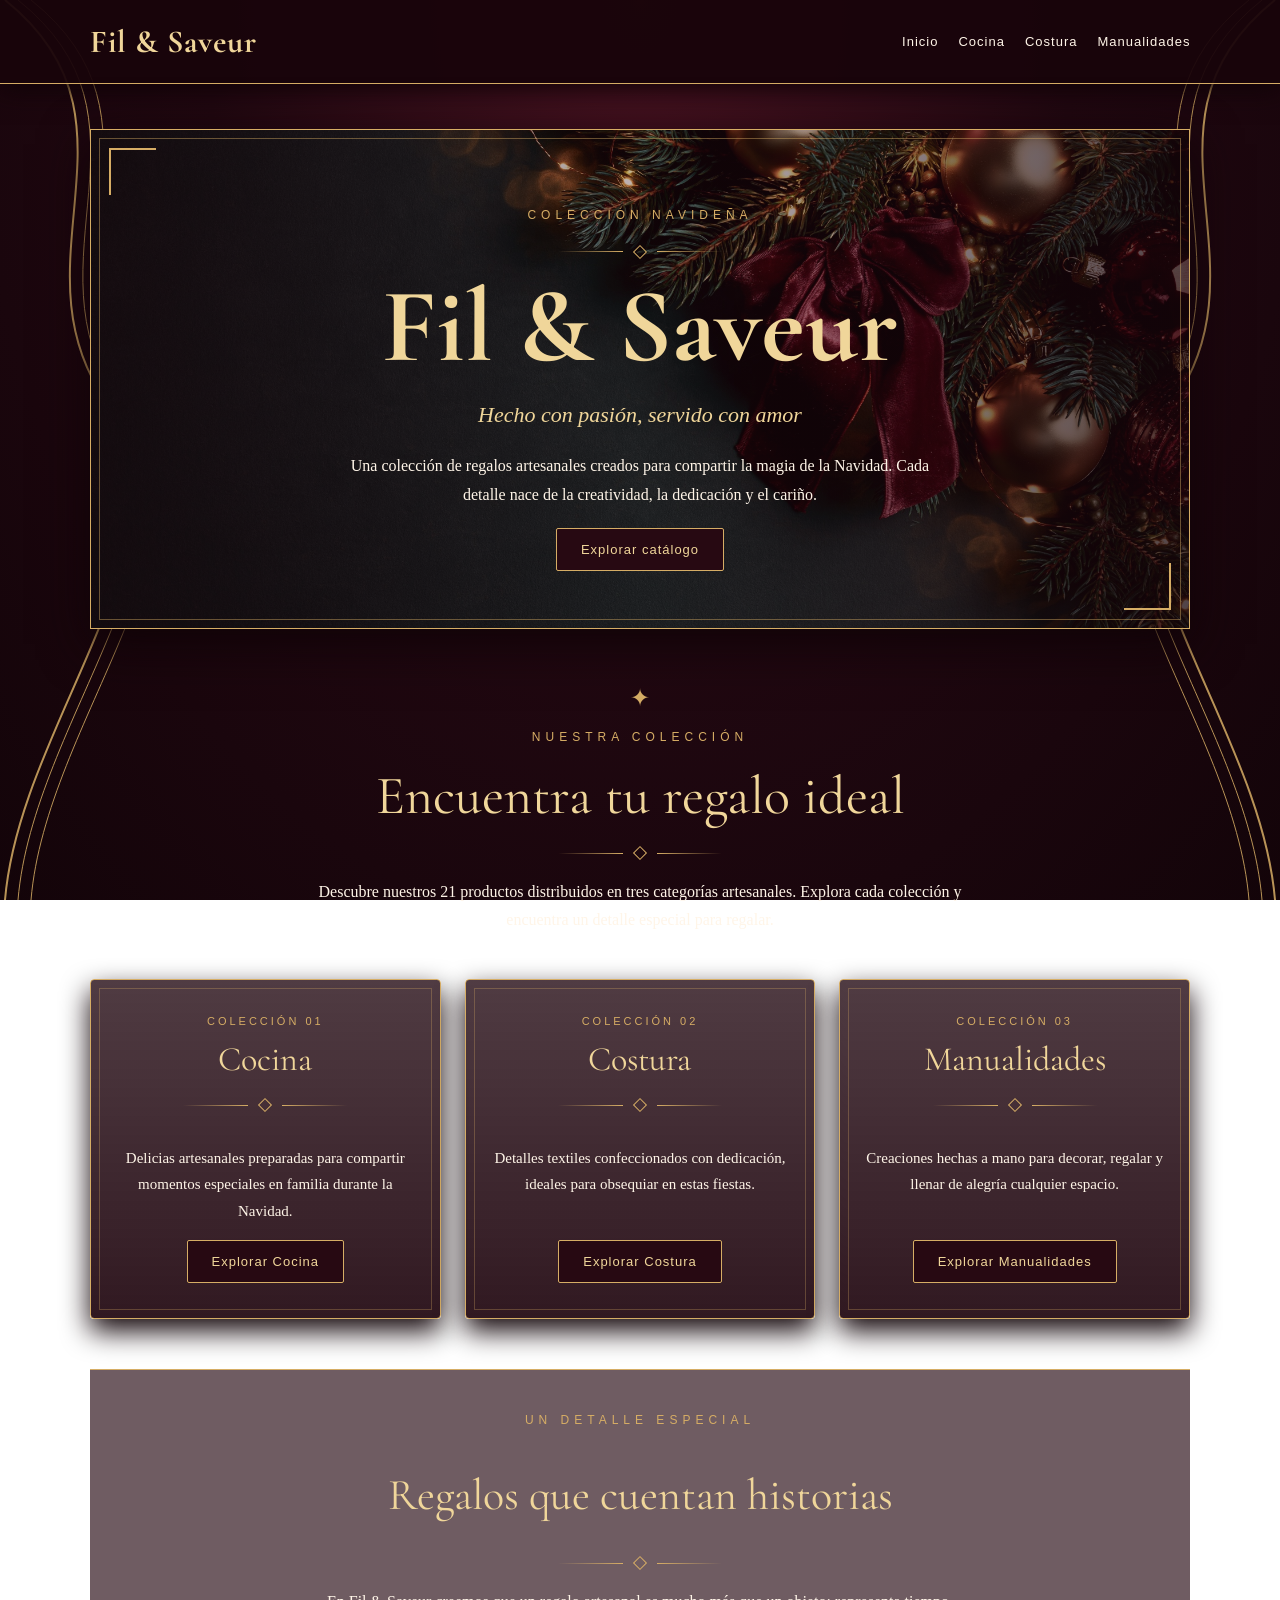
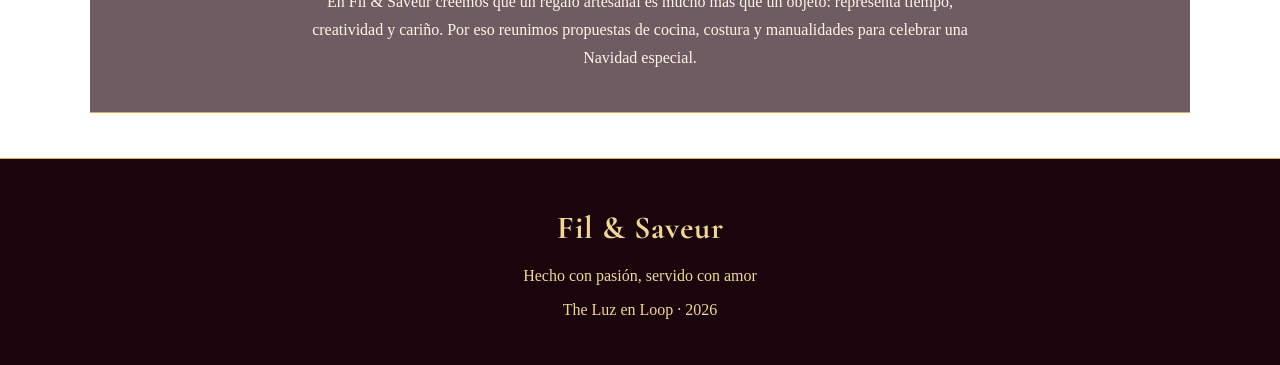
==== index.html @ 2e354c7a "Update index.html" ====
<!DOCTYPE html>
<html lang="es">
<head>
  <meta charset="UTF-8">
  <meta name="viewport" content="width=device-width, initial-scale=1.0">
  <meta name="description" content="Catálogo navideño artesanal de Fil & Saveur.">
  <title>Fil & Saveur | Catálogo navideño</title>

  <link rel="stylesheet" href="estilos.css">

  <style>
    :root {
      --vino: #19050b;
      --borgoña: #360b17;
      --dorado: #d6ad65;
      --oro-claro: #f0d69a;
      --crema: #fff5e8;
    }

    * {
      box-sizing: border-box;
    }

    body {
      margin: 0;
      min-height: 100vh;
      color: var(--crema);
      font-family: Georgia, serif;
      background:
        radial-gradient(ellipse at 50% 0%, #4a1322, #210811 48%, #130409 100%);
      background-attachment: fixed;
    }

    /* Curvas doradas de los laterales */
    body::before,
    body::after {
      content: "";
      position: fixed;
      top: 0;
      bottom: 0;
      width: 150px;
      pointer-events: none;
      z-index: 0;
      opacity: .85;
      background-repeat: no-repeat;
      background-size: 100% 100%;
      background-image: url("data:image/svg+xml,%3Csvg xmlns='http://www.w3.org/2000/svg' viewBox='0 0 150 900' preserveAspectRatio='none'%3E%3Cg fill='none' stroke='%23d6ad65'%3E%3Cpath stroke-width='2' d='M5 0 C155 120 10 260 105 400 S20 720 5 900'/%3E%3Cpath stroke-width='1' d='M18 0 C168 120 23 260 118 400 S33 720 18 900'/%3E%3Cpath stroke-width='1' d='M31 0 C181 120 36 260 131 400 S46 720 31 900'/%3E%3C/g%3E%3C/svg%3E");
    }

    body::before {
      left: 0;
    }

    body::after {
      right: 0;
      transform: scaleX(-1);
    }

    header, main, footer {
      position: relative;
      z-index: 1;
    }

    header {
      display: flex;
      justify-content: space-between;
      align-items: center;
      flex-wrap: wrap;
      gap: 18px;
      padding: 22px 7%;
      background: #19050bf2;
      border-bottom: 1px solid var(--dorado);
      box-shadow: 0 5px 24px #100307;
    }

    .marca {
      color: var(--oro-claro);
      font-size: 32px;
      font-weight: bold;
      letter-spacing: 1px;
      text-decoration: none;
    }

    nav {
      display: flex;
      flex-wrap: wrap;
      gap: 20px;
    }

    nav a {
      color: var(--crema);
      text-decoration: none;
      font-family: Arial, sans-serif;
      font-size: 13px;
      letter-spacing: 1px;
    }

    nav a:hover {
      color: var(--oro-claro);
    }

    main {
      width: min(1100px, 88%);
      margin: auto;
      padding: 45px 0;
    }

    /* Portada */
.hero {
  position: relative;
  min-height: 500px;
  display: grid;
  place-items: center;
  text-align: center;
  padding: 55px 30px;
  border: 1px solid var(--dorado);
  outline: 1px solid #d6ad6570;
  outline-offset: -10px;

  background:
    linear-gradient(
      90deg,
      rgba(24, 5, 11, 0.75) 0%,
      rgba(50, 11, 22, 0.30) 50%,
      rgba(24, 5, 11, 0.75) 100%
    ),
    url("fondo-navidad.jpg") center center / cover no-repeat;

  box-shadow: 0 15px 45px #100307;
}

    .hero::before,
    .hero::after {
      content: "";
      position: absolute;
      width: 45px;
      height: 45px;
      border-color: var(--dorado);
      border-style: solid;
      pointer-events: none;
    }

    .hero::before {
      top: 18px;
      left: 18px;
      border-width: 2px 0 0 2px;
    }

    .hero::after {
      bottom: 18px;
      right: 18px;
      border-width: 0 2px 2px 0;
    }

    .hero-contenido {
      max-width: 680px;
    }

    .etiqueta {
      font-family: Arial, sans-serif;
      font-size: 12px;
      letter-spacing: 5px;
      color: var(--dorado);
    }

    h1, h2, h3 {
      font-weight: normal;
      color: var(--oro-claro);
    }

    h1 {
      margin: 15px 0;
      font-size: clamp(58px, 9vw, 105px);
      line-height: .95;
    }

    .slogan {
      font-size: 22px;
      font-style: italic;
      color: var(--oro-claro);
    }

    p {
      line-height: 1.75;
    }

    .hero p {
      margin: 18px auto;
    }

    /* Adorno central */
    .adorno {
      display: flex;
      align-items: center;
      justify-content: center;
      gap: 12px;
      margin: 20px auto;
      color: var(--dorado);
    }

    .adorno::before,
    .adorno::after {
      content: "";
      width: 65px;
      height: 1px;
      background: linear-gradient(90deg, transparent, var(--dorado));
    }

    .adorno::after {
      transform: rotate(180deg);
    }

    .adorno span {
      width: 10px;
      height: 10px;
      border: 1px solid var(--dorado);
      transform: rotate(45deg);
    }

    .boton,
    .categoria a {
      display: inline-block;
      padding: 13px 24px;
      border: 1px solid var(--dorado);
      background: #270912;
      color: var(--oro-claro);
      text-decoration: none;
      font-family: Arial, sans-serif;
      font-size: 13px;
      letter-spacing: 1px;
      transition: background .25s, color .25s;
    }

    .boton:hover,
    .categoria a:hover {
      background: var(--dorado);
      color: var(--vino);
    }

    .seccion {
      text-align: center;
      padding: 55px 20px 30px;
    }

    .seccion h2 {
      margin: 8px 0;
      font-size: clamp(34px, 5vw, 54px);
    }

    .seccion p {
      max-width: 700px;
      margin: 15px auto;
    }

    .categorias {
      display: grid;
      grid-template-columns: repeat(3, minmax(0, 1fr));
      gap: 24px;
    }

    .categoria {
      position: relative;
      min-height: 340px;
      display: flex;
      flex-direction: column;
      align-items: center;
      text-align: center;
      padding: 35px 24px;
      border: 1px solid var(--dorado);
      background-color: #310b16;
      box-shadow: 0 12px 28px #100307;
      transition: transform .25s;
    }

    .categoria:hover {
      transform: translateY(-5px);
    }

    .categoria::before {
      content: "";
      position: absolute;
      inset: 8px;
      border: 1px solid #d6ad654d;
      pointer-events: none;
    }

    .categoria.cocina {
      background:
        linear-gradient(#210710c9, #210710ed),
        url("imagenes/cocina.jpg") center/cover;
    }

    .categoria.costura {
      background:
        linear-gradient(#210710c9, #210710ed),
        url("imagenes/costura.jpg") center/cover;
    }

    .categoria.manualidades {
      background:
        linear-gradient(#210710c9, #210710ed),
        url("imagenes/manualidades.jpg") center/cover;
    }

    .numero {
      color: var(--dorado);
      font-family: Arial, sans-serif;
      font-size: 11px;
      letter-spacing: 3px;
    }

    .categoria h3 {
      margin: 12px 0 0;
      font-size: 34px;
    }

    .categoria p {
      flex: 1;
      font-size: 15px;
    }

    .cierre {
      margin-top: 50px;
      padding: 40px 25px;
      text-align: center;
      border-top: 1px solid var(--dorado);
      border-bottom: 1px solid var(--dorado);
      background: #250811a8;
    }

    .cierre h2 {
      font-size: clamp(30px, 4vw, 44px);
    }

    .cierre p {
      max-width: 700px;
      margin: auto;
    }

    footer {
      padding: 35px 20px;
      text-align: center;
      background: #19050b;
      border-top: 1px solid var(--dorado);
      color: var(--oro-claro);
    }

    footer p {
      margin: 6px;
    }

    @media (max-width: 760px) {
      body::before,
      body::after {
        width: 45px;
        opacity: .35;
      }

      header, nav {
        justify-content: center;
      }

      main {
        width: 92%;
      }

      .hero {
        min-height: 420px;
        padding: 45px 20px;
      }

      .categorias {
        grid-template-columns: 1fr;
      }

      .categoria {
        min-height: 280px;
      }
    }
  </style>
</head>

<body>

  <header>
    <a class="marca" href="index.html">Fil & Saveur</a>

    <nav aria-label="Navegación principal">
      <a href="index.html">Inicio</a>
      <a href="categoria.html?tipo=cocina">Cocina</a>
      <a href="categoria.html?tipo=costura">Costura</a>
      <a href="categoria.html?tipo=manualidades">Manualidades</a>
    </nav>
  </header>

  <main>

    <section class="hero">
      <div class="hero-contenido">
        <p class="etiqueta">COLECCIÓN NAVIDEÑA</p>

        <div class="adorno"><span></span></div>

        <h1>Fil & Saveur</h1>

        <p class="slogan">
          Hecho con pasión, servido con amor
        </p>

        <p>
          Una colección de regalos artesanales creados
          para compartir la magia de la Navidad.
          Cada detalle nace de la creatividad,
          la dedicación y el cariño.
        </p>

        <a class="boton" href="#categorias">
          Explorar catálogo
        </a>
      </div>
    </section>

    <section class="seccion" id="categorias">
      <p class="etiqueta">NUESTRA COLECCIÓN</p>
      <h2>Encuentra tu regalo ideal</h2>
      <div class="adorno"><span></span></div>

      <p>
        Descubre nuestros 21 productos distribuidos
        en tres categorías artesanales.
        Explora cada colección y encuentra
        un detalle especial para regalar.
      </p>
    </section>

    <div class="categorias">

      <article class="categoria cocina">
        <span class="numero">COLECCIÓN 01</span>
        <h3>Cocina</h3>
        <div class="adorno"><span></span></div>

        <p>
          Delicias artesanales preparadas para
          compartir momentos especiales
          en familia durante la Navidad.
        </p>

        <a href="categoria.html?tipo=cocina">
          Explorar Cocina
        </a>
      </article>

      <article class="categoria costura">
        <span class="numero">COLECCIÓN 02</span>
        <h3>Costura</h3>
        <div class="adorno"><span></span></div>

        <p>
          Detalles textiles confeccionados
          con dedicación, ideales para
          obsequiar en estas fiestas.
        </p>

        <a href="categoria.html?tipo=costura">
          Explorar Costura
        </a>
      </article>

      <article class="categoria manualidades">
        <span class="numero">COLECCIÓN 03</span>
        <h3>Manualidades</h3>
        <div class="adorno"><span></span></div>

        <p>
          Creaciones hechas a mano para
          decorar, regalar y llenar
          de alegría cualquier espacio.
        </p>

        <a href="categoria.html?tipo=manualidades">
          Explorar Manualidades
        </a>
      </article>

    </div>

    <section class="cierre">
      <p class="etiqueta">UN DETALLE ESPECIAL</p>
      <h2>Regalos que cuentan historias</h2>
      <div class="adorno"><span></span></div>

      <p>
        En Fil & Saveur creemos que un regalo artesanal
        es mucho más que un objeto: representa tiempo,
        creatividad y cariño. Por eso reunimos propuestas
        de cocina, costura y manualidades para celebrar
        una Navidad especial.
      </p>
    </section>

  </main>

  <footer>
    <p class="marca">Fil & Saveur</p>
    <p>Hecho con pasión, servido con amor</p>
    <p>The Luz en Loop · 2026</p>
  </footer>

</body>
</html>
---- estilos.css ----
@import url('https://fonts.googleapis.com/css2?family=Cormorant+Garamond:wght@500;600;700&family=Montserrat:wght@400;500;600&display=swap');

:root {
  --vino: #240810;
  --borgoña: #410e1b;
  --dorado: #d6ad65;
  --oro-claro: #f0d69a;
  --crema: #fff5e8;
}

* {
  box-sizing: border-box;
}

html {
  scroll-behavior: smooth;
}

body {
  margin: 0;
  min-height: 100vh;
  color: var(--crema);
  font-family: 'Montserrat', sans-serif;
  background:
    radial-gradient(ellipse at 50% 12%,
      #551322 0%, #310b16 42%, #18050b 100%);
  background-attachment: fixed;
}

/* Curvas doradas a ambos lados */

body::before,
body::after {
  content: "";
  position: fixed;
  top: 0;
  width: 180px;
  height: 100vh;
  pointer-events: none;
  z-index: 0;
  opacity: .8;
  background-repeat: no-repeat;
  background-size: 100% 100%;
  background-image: url("data:image/svg+xml,%3Csvg xmlns='http://www.w3.org/2000/svg' viewBox='0 0 180 900' preserveAspectRatio='none'%3E%3Cg fill='none' stroke='%23d6ad65'%3E%3Cpath stroke-width='2' d='M5 0 C160 120 15 240 110 390 S25 700 5 900'/%3E%3Cpath stroke-width='1' d='M20 0 C175 120 30 240 125 390 S40 700 20 900'/%3E%3Cpath stroke-width='1' d='M35 0 C190 120 45 240 140 390 S55 700 35 900'/%3E%3C/g%3E%3C/svg%3E");
}

body::before {
  left: 0;
}

body::after {
  right: 0;
  transform: scaleX(-1);
}

header, main, footer {
  position: relative;
  z-index: 1;
}

header {
  display: flex;
  align-items: center;
  justify-content: space-between;
  flex-wrap: wrap;
  gap: 18px;
  padding: 22px 7%;
  background: #230810;
  border-bottom: 1px solid var(--dorado);
  box-shadow: 0 4px 24px #100307;
}

.marca {
  font-family: 'Cormorant Garamond', Georgia, serif;
  font-size: 34px;
  font-weight: 700;
  color: var(--oro-claro);
  letter-spacing: 1px;
}

nav {
  display: flex;
  flex-wrap: wrap;
  gap: 24px;
}

a {
  color: var(--oro-claro);
  text-decoration: none;
}

nav a {
  font-size: 13px;
  letter-spacing: 1px;
}

a:hover {
  color: white;
}

main {
  width: min(1100px, 88%);
  margin: auto;
  padding: 50px 0;
}

/* Portada */

.hero {
  min-height: 480px;
  display: grid;
  place-items: center;
  text-align: center;
  padding: 50px 25px;
  border: 1px solid var(--dorado);
  outline: 1px solid #a87b3d;
  outline-offset: -10px;
  background:
    linear-gradient(90deg,
      #210710e8, #320b16aa, #210710e8),
    url("imagenes/fondo-navidad.jpg") center/cover;
  box-shadow: 0 15px 40px #160309;
}

.hero h1 {
  margin: 10px 0;
  font: 700 clamp(55px, 9vw, 105px)
    'Cormorant Garamond', Georgia, serif;
  color: var(--oro-claro);
  line-height: .95;
}

.hero p {
  max-width: 580px;
  margin: 20px auto;
  line-height: 1.8;
}

.slogan {
  color: var(--oro-claro);
  font-family: Georgia, serif;
  font-style: italic;
  font-size: 21px;
}

h1, h2, h3 {
  font-family: 'Cormorant Garamond', Georgia, serif;
  color: var(--oro-claro);
  font-weight: 600;
}

h1 {
  font-size: clamp(42px, 6vw, 72px);
}

h2 {
  font-size: 36px;
}

p {
  line-height: 1.75;
}

.seccion {
  padding: 45px 25px;
  text-align: center;
}

.seccion::before {
  content: "✦";
  color: var(--dorado);
  font-size: 24px;
}

.seccion p {
  max-width: 700px;
  margin: 15px auto;
}

/* Categorías y catálogo */

.categorias,
#catalogo {
  display: grid;
  grid-template-columns:
    repeat(auto-fit, minmax(230px, 1fr));
  gap: 24px;
}

.categoria,
.producto,
.ficha {
  position: relative;
  overflow: hidden;
  padding: 26px;
  background: linear-gradient(145deg, #48101d, #250812);
  border: 1px solid var(--dorado);
  border-radius: 4px;
  box-shadow: 0 8px 22px #14040a;
}

.categoria,
.producto {
  display: flex;
  flex-direction: column;
  transition: transform .25s, box-shadow .25s;
}

.categoria:hover,
.producto:hover {
  transform: translateY(-5px);
  box-shadow: 0 12px 28px #16050b;
}

.categoria::before,
.producto::before {
  content: "";
  position: absolute;
  inset: 7px;
  border: 1px solid #d6ad6540;
  pointer-events: none;
}

.categoria h2,
.producto h2 {
  margin: 12px 0;
}

.categoria p,
.producto p {
  position: relative;
}

.boton,
.categoria a {
  display: inline-block;
  align-self: center;
  margin-top: auto;
  padding: 12px 24px;
  border: 1px solid var(--dorado);
  border-radius: 2px;
  color: var(--oro-claro);
  background: #2a0a13;
  text-align: center;
  font-size: 13px;
  letter-spacing: 1px;
  transition: background .2s, color .2s;
}

.boton:hover,
.categoria a:hover {
  background: var(--dorado);
  color: var(--vino);
}

/* Fotografías para las tres categorías */

.categoria.cocina {
  background:
    linear-gradient(#210710c9, #210710ed),
    url("imagenes/cocina.jpg") center/cover;
}

.categoria.costura {
  background:
    linear-gradient(#210710c9, #210710ed),
    url("imagenes/costura.jpg") center/cover;
}

.categoria.manualidades {
  background:
    linear-gradient(#210710c9, #210710ed),
    url("imagenes/manualidades.jpg") center/cover;
}

footer {
  padding: 35px 20px;
  text-align: center;
  color: var(--oro-claro);
  background: #230810;
  border-top: 1px solid var(--dorado);
}

@media (max-width: 700px) {
  body::before,
  body::after {
    width: 55px;
    opacity: .35;
  }

  header {
    justify-content: center;
  }

  nav {
    justify-content: center;
    gap: 14px;
  }

  main {
    width: 92%;
    padding: 25px 0;
  }

  .hero {
    min-height: 400px;
  }
}
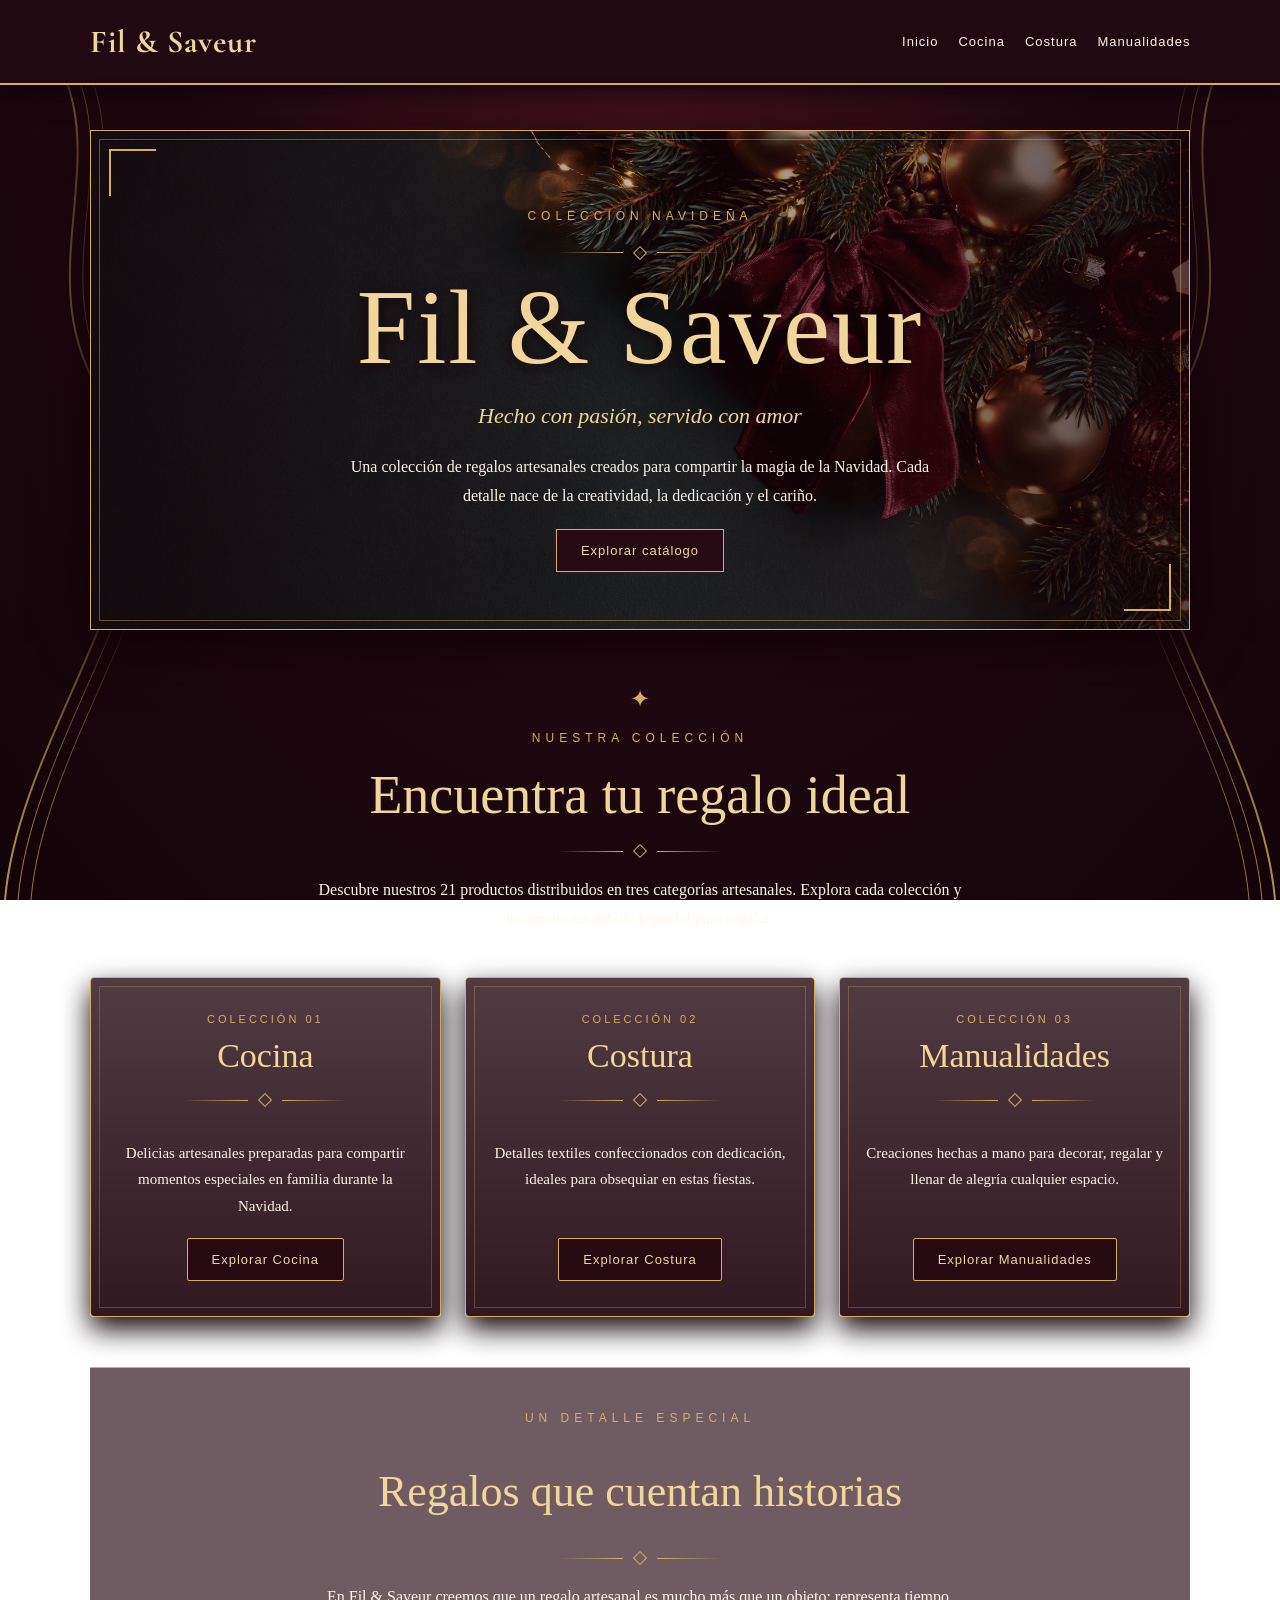
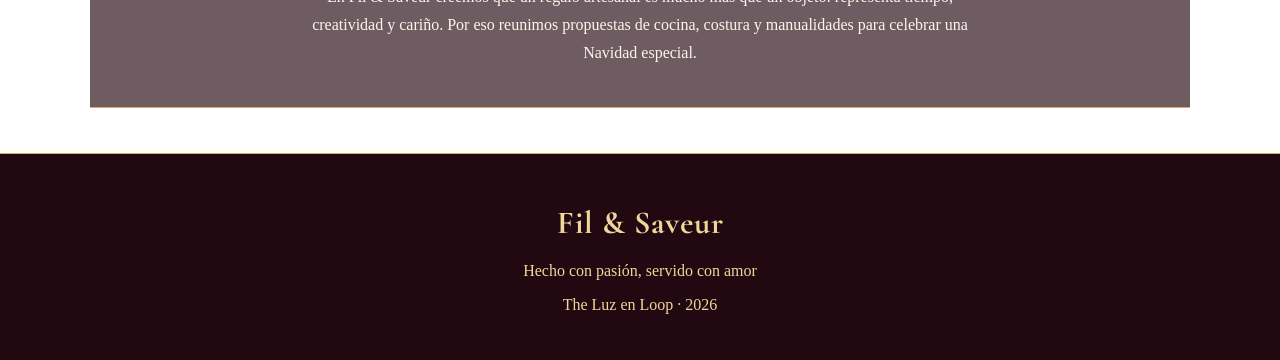
==== commit ae5c0646: "Update index.html" ====
--- a/index.html
+++ b/index.html
@@ -1,5 +1,161 @@
 <!DOCTYPE html>
 <html lang="es">
+  <style>
+:root {
+  --vino: #19050b;
+  --borgoña: #360b17;
+  --dorado: #d6ad65;
+  --oro-claro: #f0d69a;
+  --crema: #fff5e8;
+}
+
+body {
+  margin: 0;
+  min-height: 100vh;
+  color: var(--crema);
+  font-family: Georgia, serif;
+  background:
+    radial-gradient(ellipse at 50% 0%, #4a1322, #210811 48%, #130409 100%) !important;
+  background-attachment: fixed !important;
+}
+
+body::before,
+body::after {
+  content: "";
+  position: fixed;
+  top: 0;
+  bottom: 0;
+  width: 110px;
+  pointer-events: none;
+  z-index: 0;
+  opacity: .75;
+  background:
+    repeating-radial-gradient(
+      ellipse at left center,
+      transparent 0 12px,
+      #d6ad65 13px 14px,
+      transparent 15px 25px
+    );
+  mask-image: linear-gradient(90deg, black, transparent);
+}
+
+body::before { left: 0; }
+body::after { right: 0; transform: scaleX(-1); }
+
+header, main, footer {
+  position: relative;
+  z-index: 1;
+}
+
+header {
+  background: #210811 !important;
+  border-bottom: 2px solid var(--dorado) !important;
+  box-shadow: 0 5px 0 #210811, 0 6px 0 #8c6534;
+}
+
+h1, h2, h3 {
+  color: var(--oro-claro) !important;
+  font-family: Georgia, serif !important;
+  font-weight: normal !important;
+}
+
+main {
+  max-width: 1150px;
+  margin: auto;
+  padding: 55px 6%;
+}
+
+main h1 {
+  text-align: center;
+  letter-spacing: 2px;
+  text-shadow: 0 3px 15px #120308;
+}
+
+#catalogo {
+  display: grid !important;
+  grid-template-columns: repeat(auto-fit, minmax(235px, 1fr));
+  gap: 26px;
+  margin-top: 35px;
+}
+
+.producto, .ficha {
+  position: relative;
+  overflow: hidden;
+  padding: 32px !important;
+  border: 1px solid var(--dorado) !important;
+  border-radius: 0 !important;
+  background:
+    radial-gradient(ellipse at top, #591626, #2c0a14 65%, #1c070e) !important;
+  box-shadow: 0 12px 28px #100307;
+  transition: transform .25s, box-shadow .25s;
+}
+
+.producto::before, .ficha::before {
+  content: "";
+  position: absolute;
+  inset: 8px;
+  border: 1px solid #d6ad6560;
+  pointer-events: none;
+}
+
+.producto::after, .ficha::after {
+  content: "";
+  position: absolute;
+  top: 15px;
+  right: 15px;
+  width: 25px;
+  height: 25px;
+  border-top: 2px solid var(--dorado);
+  border-right: 2px solid var(--dorado);
+  pointer-events: none;
+}
+
+.producto:hover {
+  transform: translateY(-6px);
+  box-shadow: 0 18px 35px #100307;
+}
+
+.producto h2 {
+  font-size: 32px;
+  margin: 16px 0 8px;
+}
+
+.producto p, .ficha p {
+  line-height: 1.75;
+}
+
+.boton {
+  display: inline-block;
+  padding: 12px 22px;
+  border: 1px solid var(--dorado) !important;
+  border-radius: 0 !important;
+  background: #250a13 !important;
+  color: var(--oro-claro) !important;
+  text-decoration: none;
+  letter-spacing: 1px;
+}
+
+.boton:hover {
+  background: var(--dorado) !important;
+  color: var(--vino) !important;
+}
+
+footer {
+  border-top: 2px solid var(--dorado);
+  background: #210811 !important;
+}
+
+@media (max-width: 700px) {
+  body::before, body::after {
+    width: 35px;
+    opacity: .35;
+  }
+
+  main {
+    padding: 35px 5%;
+  }
+}
+</style>
 <head>
   <meta charset="UTF-8">
   <meta name="viewport" content="width=device-width, initial-scale=1.0">
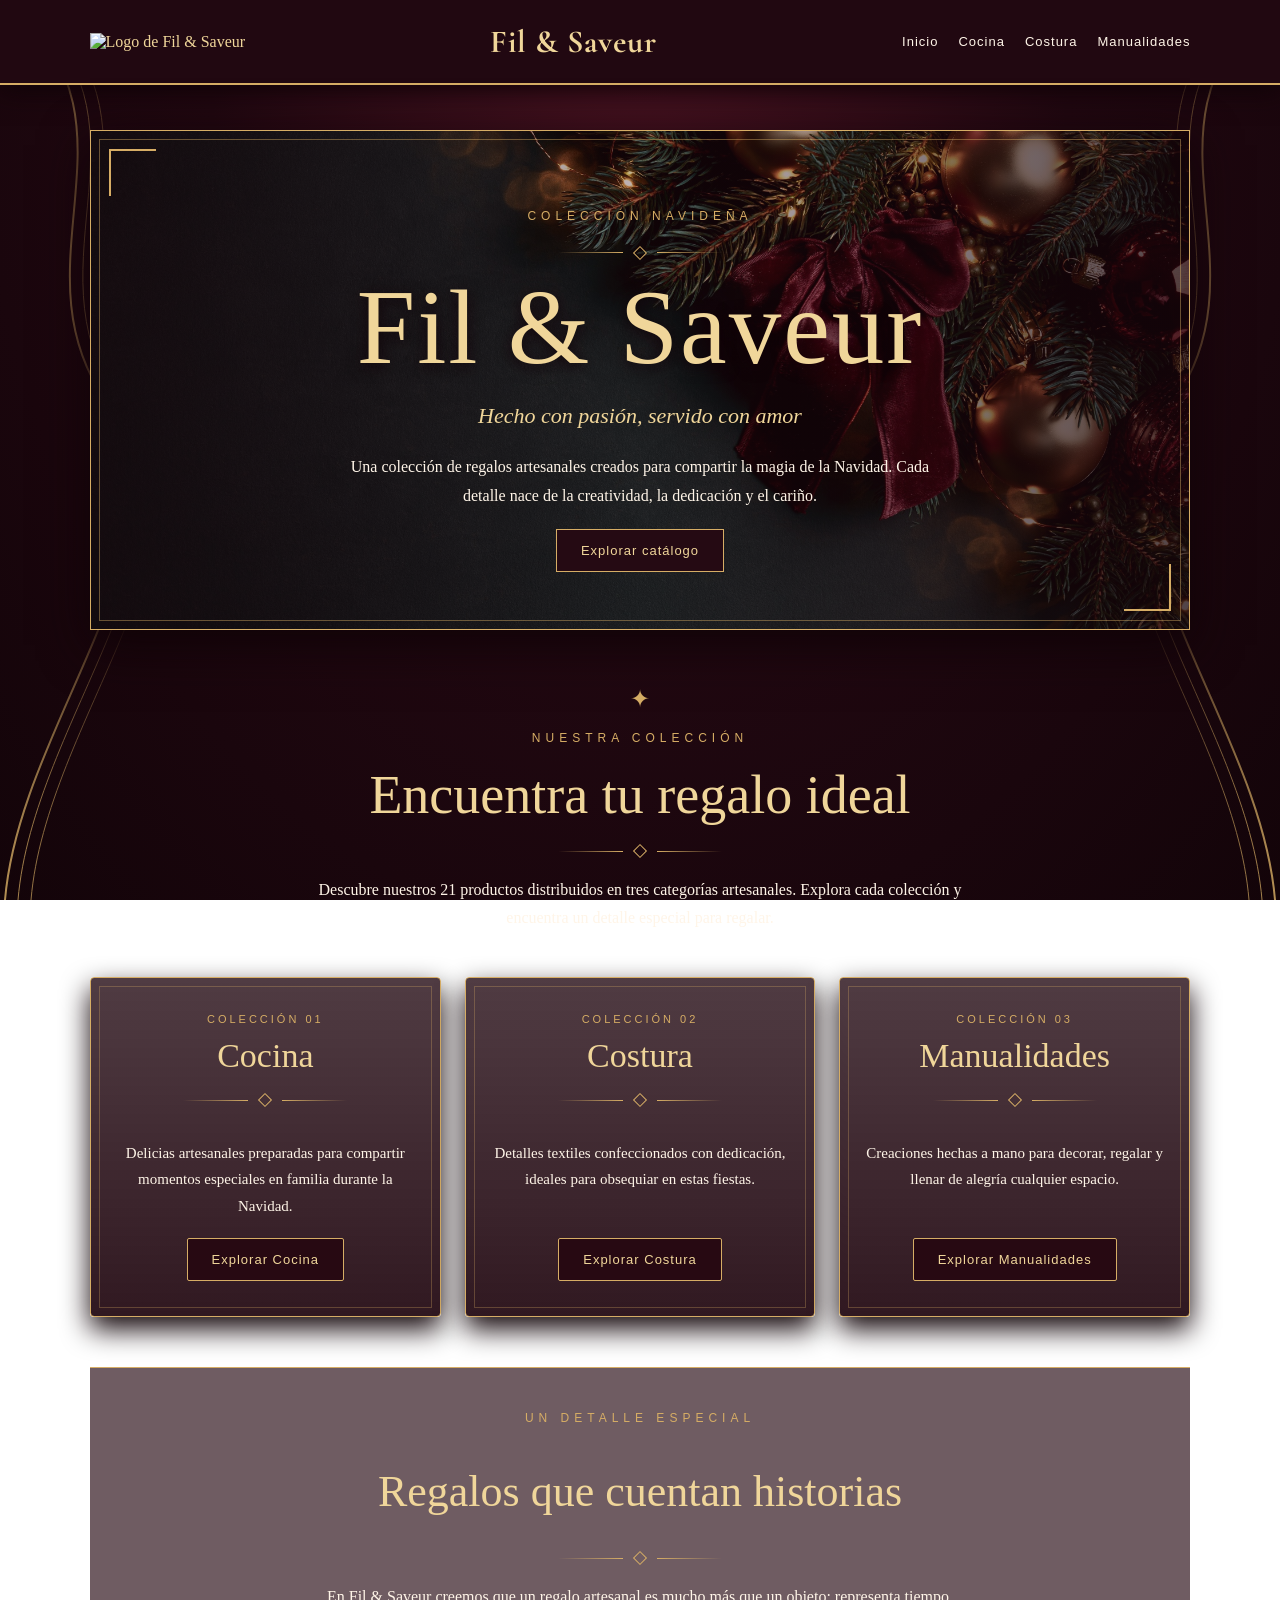
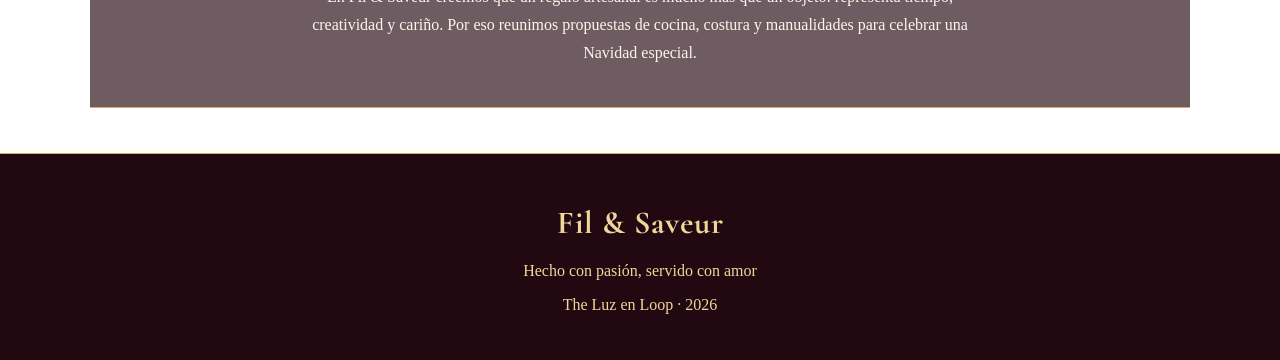
==== commit 27581e30: "Update index.html" ====
--- a/index.html
+++ b/index.html
@@ -539,6 +539,9 @@
 <body>
 
   <header>
+    <a href="index.html" class="logo-fil">
+  <img src="logo.png" alt="Logo de Fil & Saveur">
+</a>
     <a class="marca" href="index.html">Fil & Saveur</a>
 
     <nav aria-label="Navegación principal">
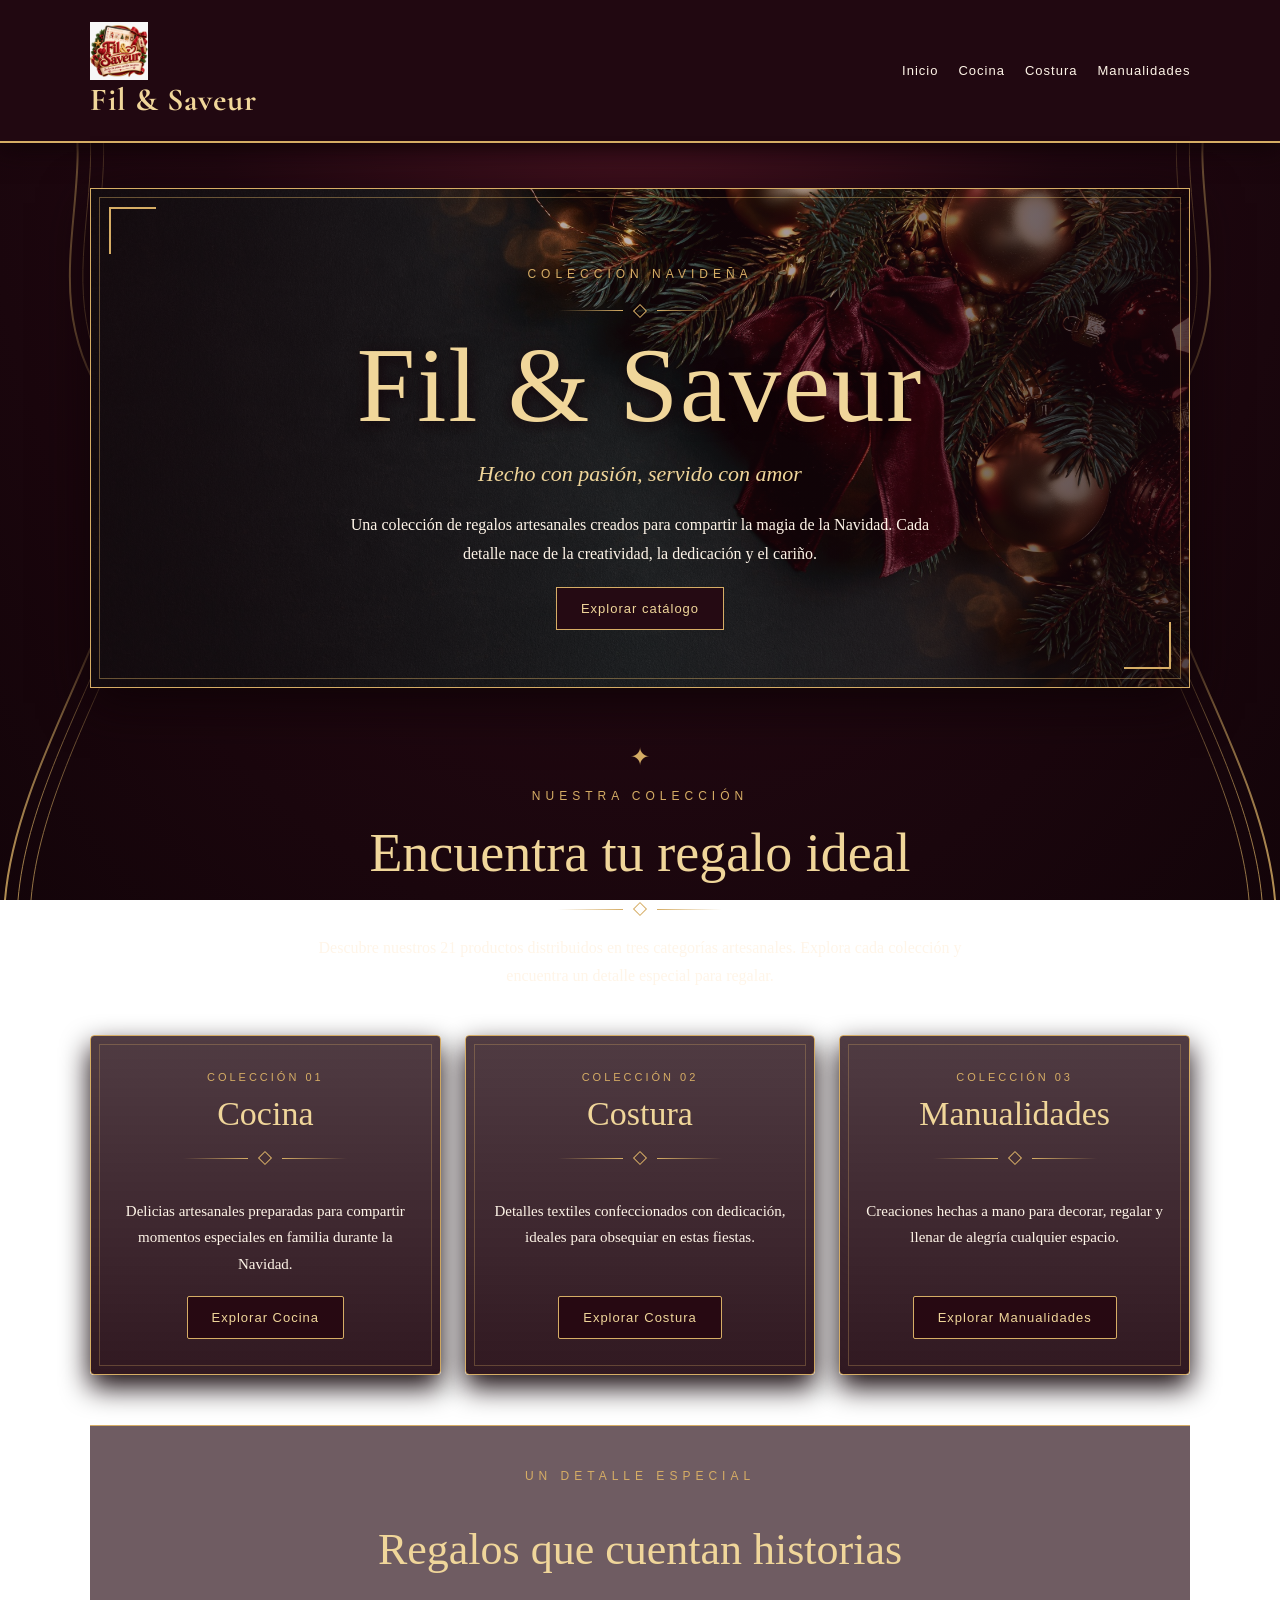
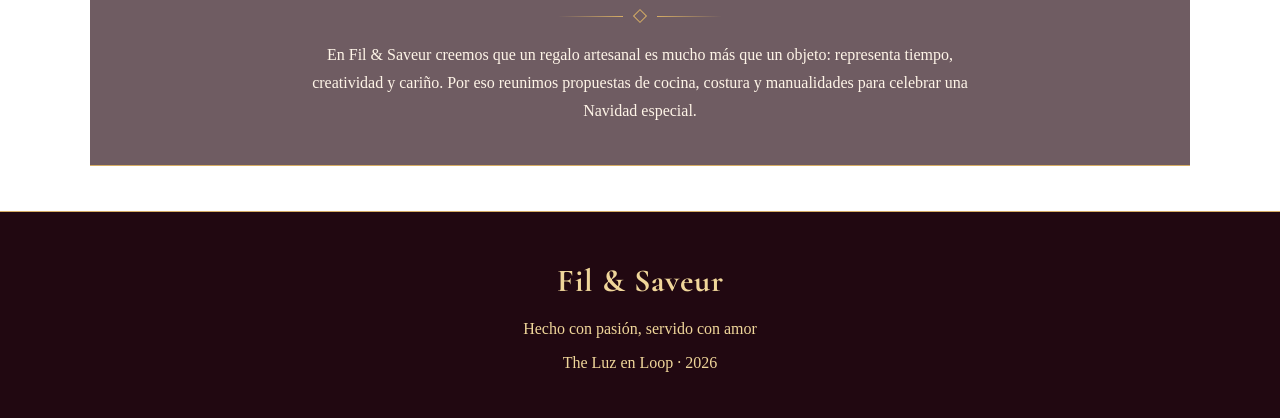
==== commit f72bdf51: "Update index.html" ====
--- a/index.html
+++ b/index.html
@@ -539,10 +539,16 @@
 <body>
 
   <header>
-    <a href="index.html" class="logo-fil">
-  <img src="logo.png" alt="Logo de Fil & Saveur">
-</a>
-    <a class="marca" href="index.html">Fil & Saveur</a>
+    
+<div class="identidad">
+  <a href="index.html" class="logo-fil">
+    <img src="logo.png" alt="Logo de Fil & Saveur">
+  </a>
+
+  <a class="marca" href="index.html">
+    Fil & Saveur
+  </a>
+</div>
 
     <nav aria-label="Navegación principal">
       <a href="index.html">Inicio</a>
--- a/estilos.css
+++ b/estilos.css
@@ -25,6 +25,25 @@
     radial-gradient(ellipse at 50% 12%,
       #551322 0%, #310b16 42%, #18050b 100%);
   background-attachment: fixed;
+}
+
+/* LOGO DE FIL & SAVEUR */
+.logo-fil {
+  display: flex;
+  align-items: center;
+  justify-content: center;
+  width: 58px;
+  height: 58px;
+  flex-shrink: 0;
+}
+
+.logo-fil img {
+  width: 100%;
+  height: 100%;
+  max-width: 58px;
+  max-height: 58px;
+  object-fit: contain;
+  display: block;
 }
 
 /* Curvas doradas a ambos lados */
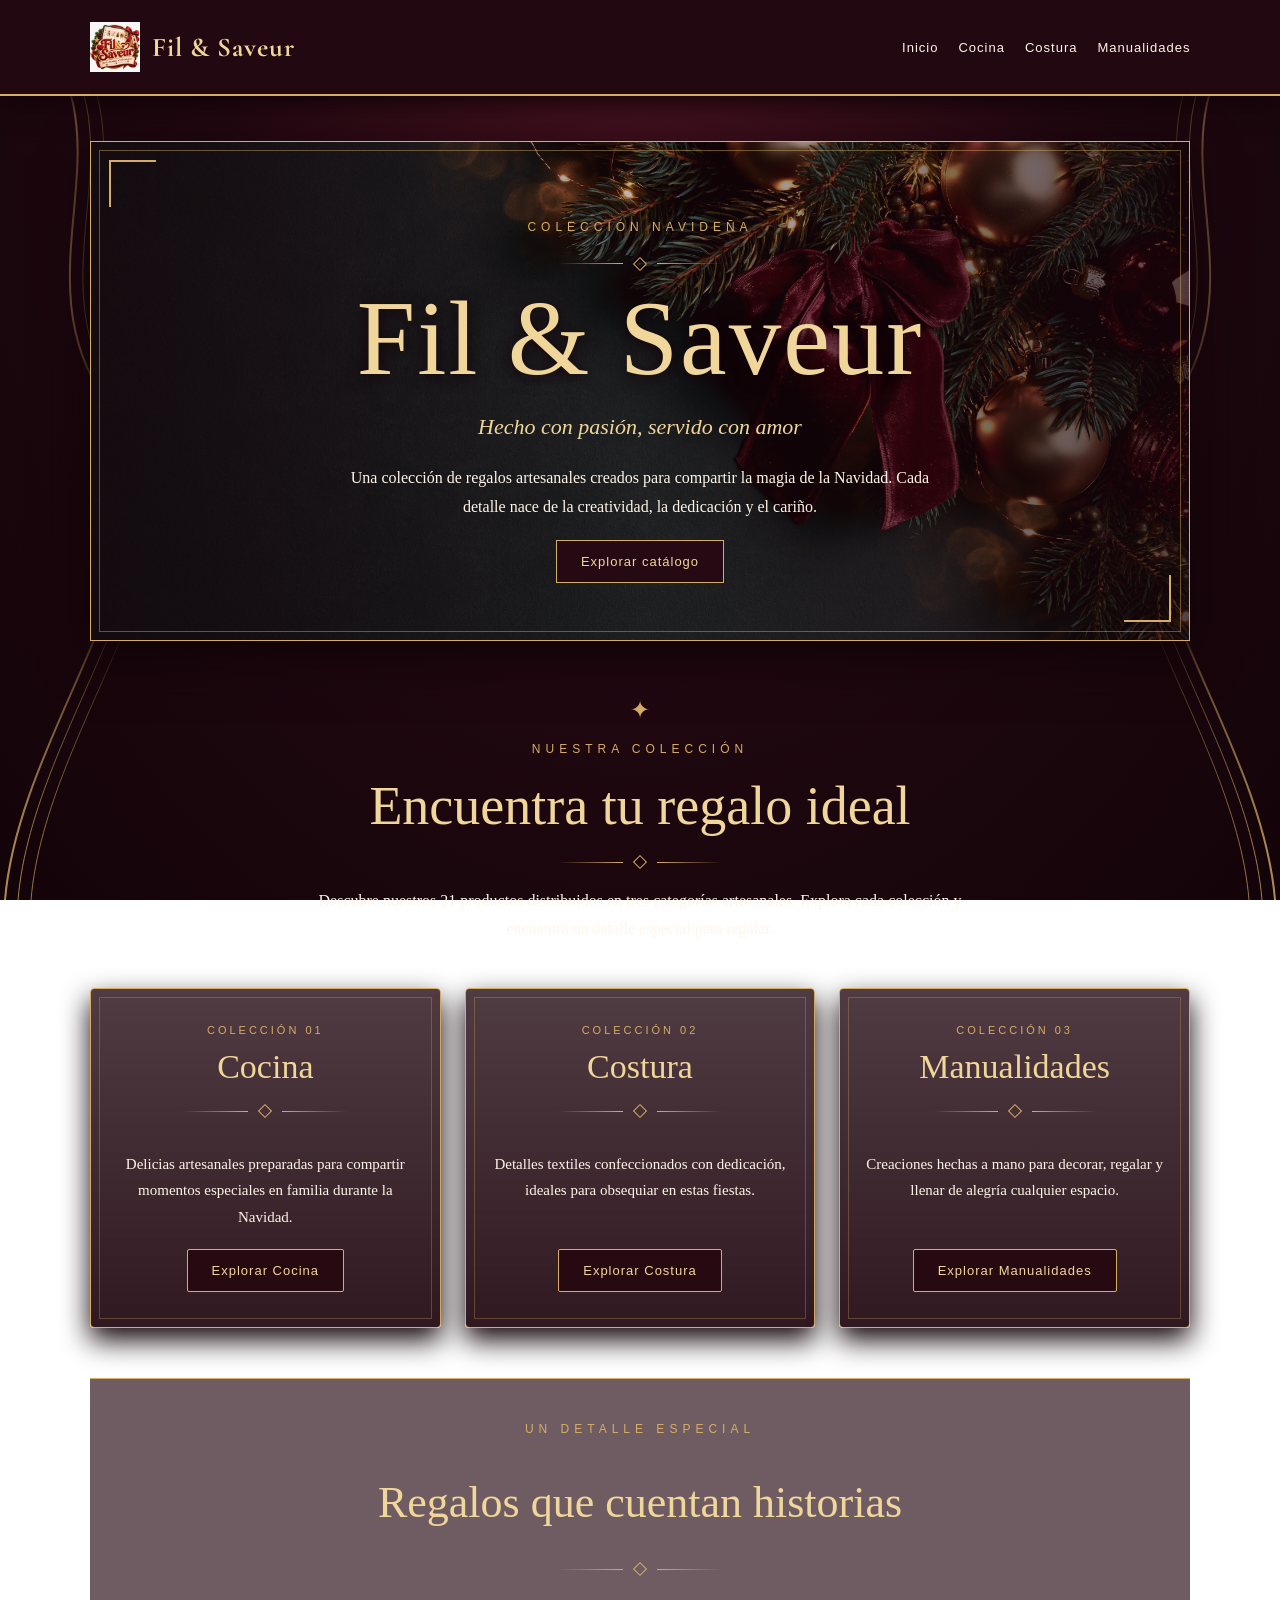
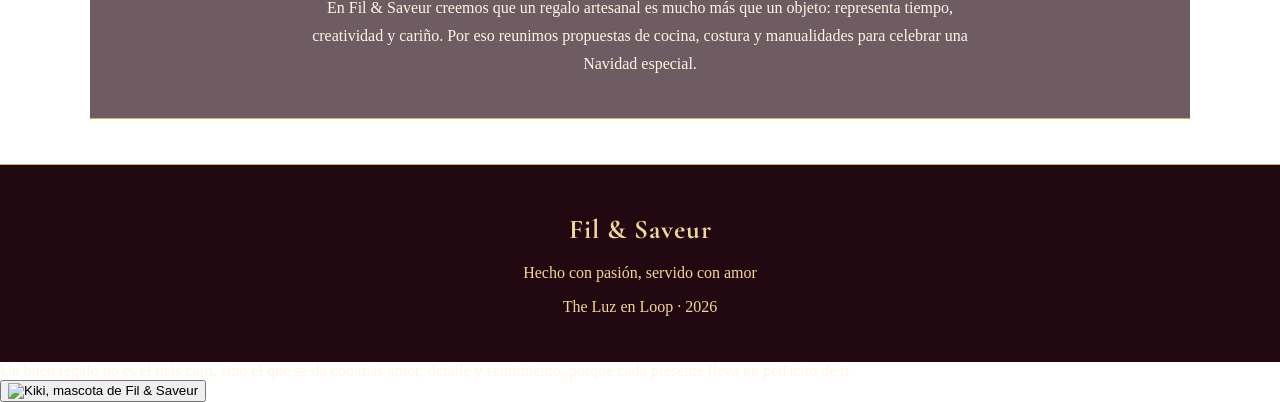
==== commit 0ca037c4: "Update index.html" ====
--- a/index.html
+++ b/index.html
@@ -671,6 +671,14 @@
     <p>Hecho con pasión, servido con amor</p>
     <p>The Luz en Loop · 2026</p>
   </footer>
-
+<div class="kiki-asistente">
+  <div class="kiki-mensaje" id="mensajeKiki">
+    Un buen regalo no es el más caro, sino el que se da con más amor, detalle y sentimiento, porque cada presente lleva un pedacito de ti.
+  </div>
+
+  <button class="kiki-boton" id="botonKiki" aria-label="Hablar con Kiki" aria-expanded="false">
+    <img src="kiki.png" alt="Kiki, mascota de Fil & Saveur">
+  </button>
+</div>
 </body>
 </html>
--- a/estilos.css
+++ b/estilos.css
@@ -325,3 +325,167 @@
     min-height: 400px;
   }
 }
+
+/* IDENTIDAD DE LA MARCA */
+.identidad {
+  display: flex;
+  align-items: center;
+  gap: 12px;
+}
+
+.identidad .marca {
+  margin: 0;
+  white-space: nowrap;
+}
+
+@media (max-width: 760px) {
+  .logo-fil {
+    width: 45px;
+    height: 45px;
+  }
+
+  .logo-fil img {
+    max-width: 60px;
+    max-height: 60px;
+  }
+
+  .marca {
+    font-size: 37px;
+  }
+}
+
+/* CONFIGURACIÓN GLOBAL DEL LOGO */
+header .logo-fil {
+  display: inline-flex !important;
+  width: 50px !important;
+  height: 50px !important;
+  min-width: 50px !important;
+  max-width: 50px !important;
+  flex: 0 0 50px !important;
+  align-items: center;
+  justify-content: center;
+  overflow: hidden;
+}
+
+header .logo-fil img {
+  display: block !important;
+  width: 50px !important;
+  height: 50px !important;
+  max-width: 50px !important;
+  max-height: 50px !important;
+  object-fit: contain !important;
+}
+
+/* CELULARES */
+@media (max-width: 760px) {
+  header .logo-fil {
+    width: 42px !important;
+    height: 42px !important;
+    min-width: 42px !important;
+    max-width: 42px !important;
+    flex-basis: 42px !important;
+  }
+
+  header .logo-fil img {
+    width: 42px !important;
+    height: 42px !important;
+    max-width: 42px !important;
+    max-height: 42px !important;
+  }
+}
+/* ENCABEZADO Y LOGO */
+.encabezado {
+  display: flex !important;
+  align-items: center !important;
+  justify-content: space-between !important;
+  padding: 14px 6% !important;
+  min-height: 78px;
+}
+
+.identidad {
+  display: flex;
+  align-items: center;
+  gap: 12px;
+}
+
+.logo-fil {
+  display: flex !important;
+  align-items: center;
+  justify-content: center;
+  width: 48px !important;
+  height: 48px !important;
+  min-width: 48px !important;
+  flex-shrink: 0;
+  overflow: hidden;
+}
+
+.logo-fil img {
+  display: block !important;
+  width: 48px !important;
+  height: 48px !important;
+  max-width: 48px !important;
+  max-height: 48px !important;
+  object-fit: contain !important;
+}
+
+.marca {
+  font-size: 27px !important;
+  white-space: nowrap;
+}
+
+.inicio {
+  font-size: 14px;
+}
+
+@media (max-width: 600px) {
+  .logo-fil {
+    width: 40px !important;
+    height: 40px !important;
+    min-width: 40px !important;
+  }
+
+  .logo-fil img {
+    width: 40px !important;
+    height: 40px !important;
+    max-width: 40px !important;
+    max-height: 40px !important;
+  }
+
+  .marca {
+    font-size: 23px !important;
+  }
+}
+/* Tamaño del logo en la página de productos */
+header .logo-fil {
+  display: flex;
+  align-items: center;
+  justify-content: center;
+  width: 50px;
+  height: 50px;
+  flex: 0 0 50px;
+  overflow: hidden;
+}
+
+header .logo-fil img {
+  display: block;
+  width: 50px !important;
+  height: 50px !important;
+  max-width: 50px !important;
+  max-height: 50px !important;
+  object-fit: contain;
+}
+
+@media (max-width: 760px) {
+  header .logo-fil {
+    width: 42px;
+    height: 42px;
+    flex-basis: 42px;
+  }
+
+  header .logo-fil img {
+    width: 42px !important;
+    height: 42px !important;
+    max-width: 42px !important;
+    max-height: 42px !important;
+  }
+}
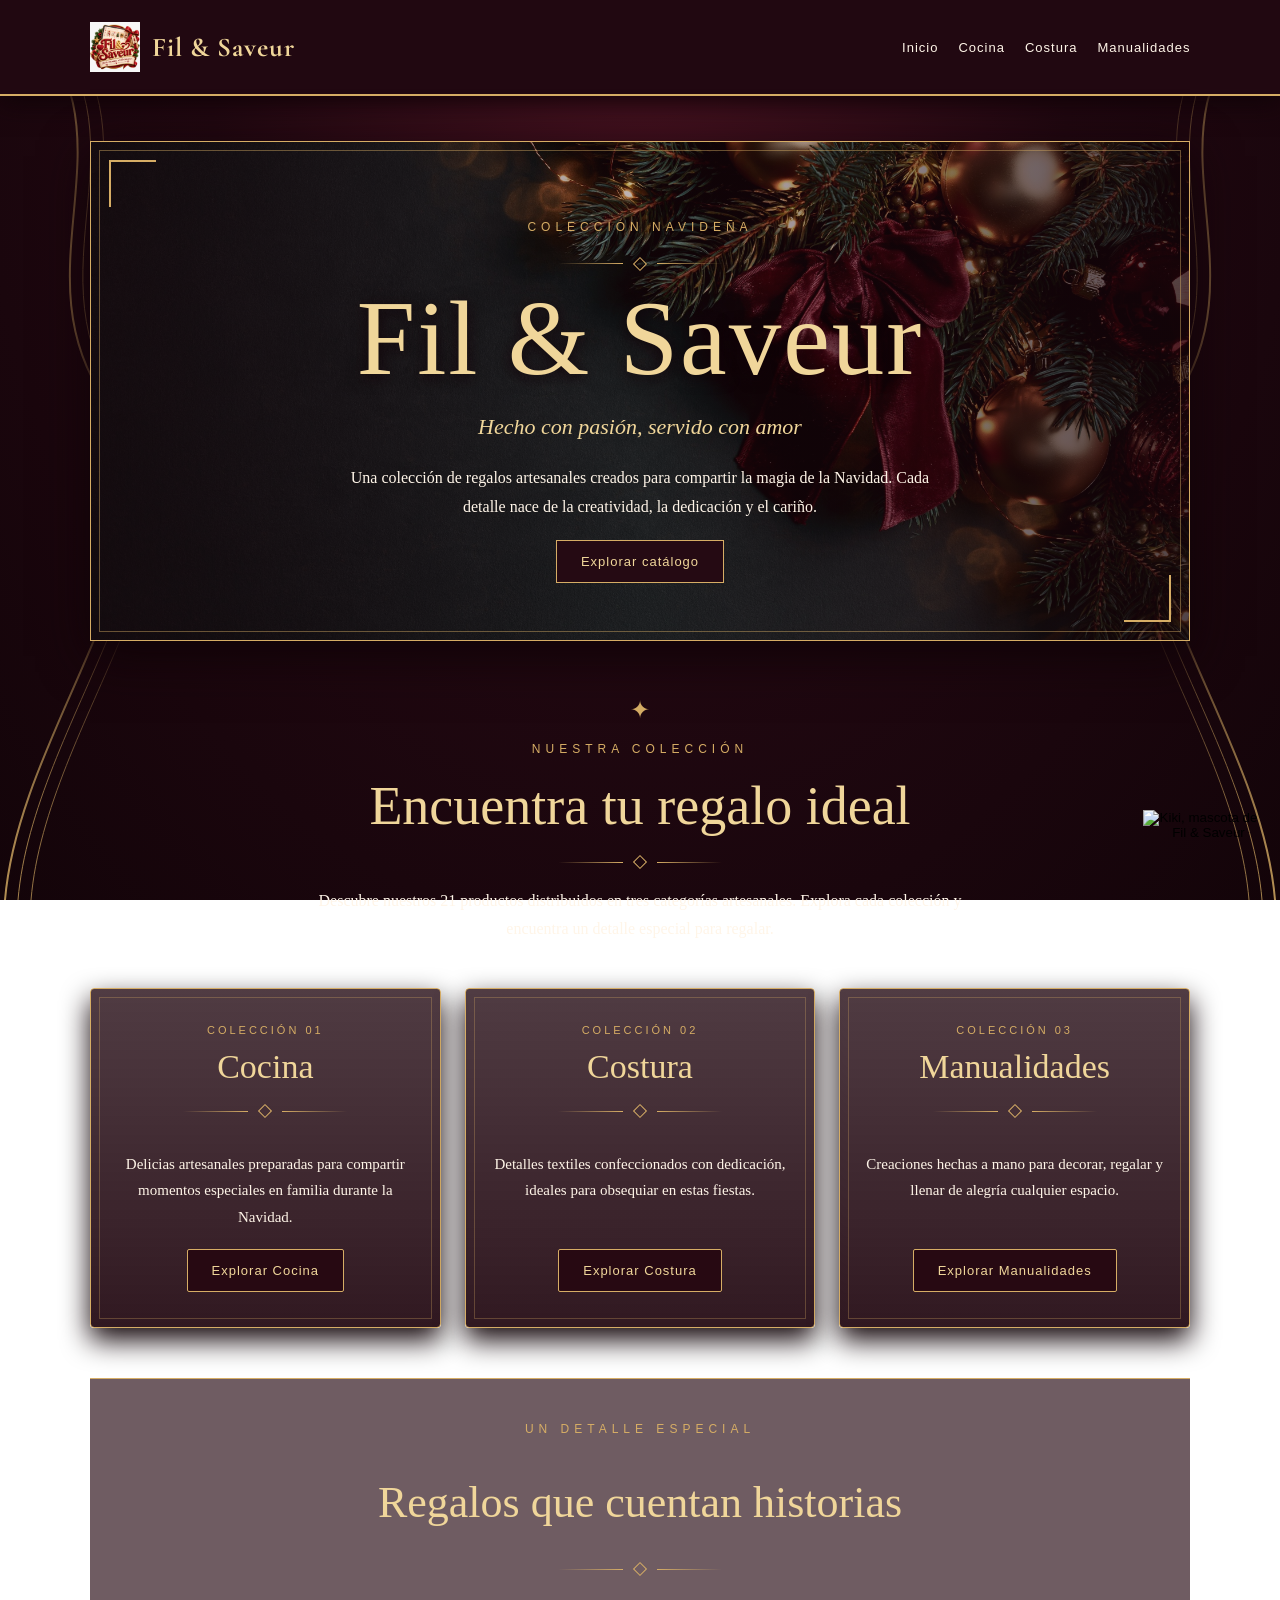
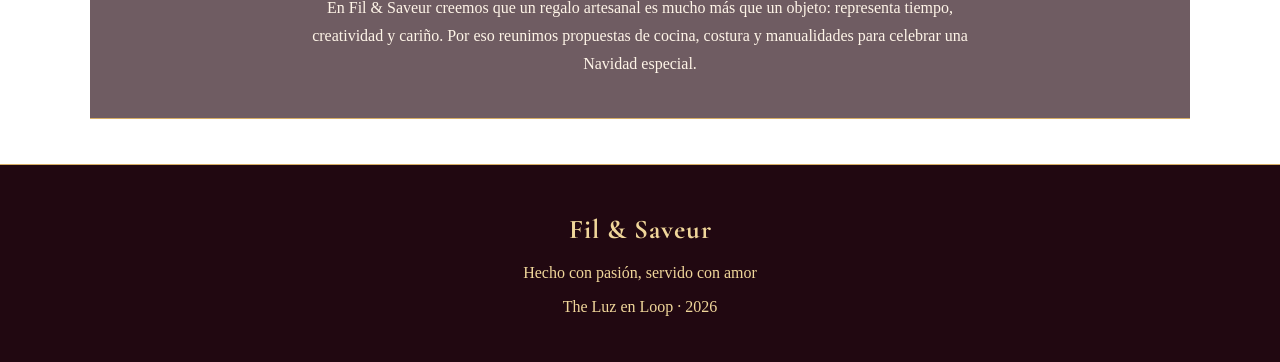
==== commit 53aaafca: "Update index.html" ====
--- a/index.html
+++ b/index.html
@@ -680,5 +680,14 @@
     <img src="kiki.png" alt="Kiki, mascota de Fil & Saveur">
   </button>
 </div>
+  <script>
+const botonKiki = document.getElementById("botonKiki");
+const mensajeKiki = document.getElementById("mensajeKiki");
+
+botonKiki.addEventListener("click", () => {
+  const abierto = mensajeKiki.classList.toggle("visible");
+  botonKiki.setAttribute("aria-expanded", abierto);
+});
+</script>
 </body>
 </html>
--- a/estilos.css
+++ b/estilos.css
@@ -489,3 +489,59 @@
     max-height: 42px !important;
   }
 }
+/* ASISTENTE KIKI */
+.kiki-asistente {
+  position: fixed;
+  right: 22px;
+  bottom: 18px;
+  z-index: 1000;
+  display: flex;
+  flex-direction: column;
+  align-items: flex-end;
+  gap: 12px;
+}
+
+.kiki-boton {
+  width: 115px;
+  height: 115px;
+  padding: 0;
+  border: none;
+  background: transparent;
+  cursor: pointer;
+  transition: transform .3s ease;
+}
+
+.kiki-boton:hover {
+  transform: translateY(-5px) scale(1.04);
+}
+
+.kiki-boton img {
+  width: 100%;
+  height: 100%;
+  object-fit: contain;
+}
+
+.kiki-mensaje {
+  display: none;
+  width: min(290px, calc(100vw - 40px));
+  padding: 20px;
+  background: #fff5e8;
+  color: #360b17;
+  border: 2px solid #d6ad65;
+  box-shadow: 0 8px 25px #100307;
+  font-family: Georgia, serif;
+  font-size: 15px;
+  line-height: 1.6;
+  text-align: center;
+}
+
+.kiki-mensaje.visible {
+  display: block;
+}
+
+@media (max-width: 700px) {
+  .kiki-boton {
+    width: 85px;
+    height: 85px;
+  }
+}
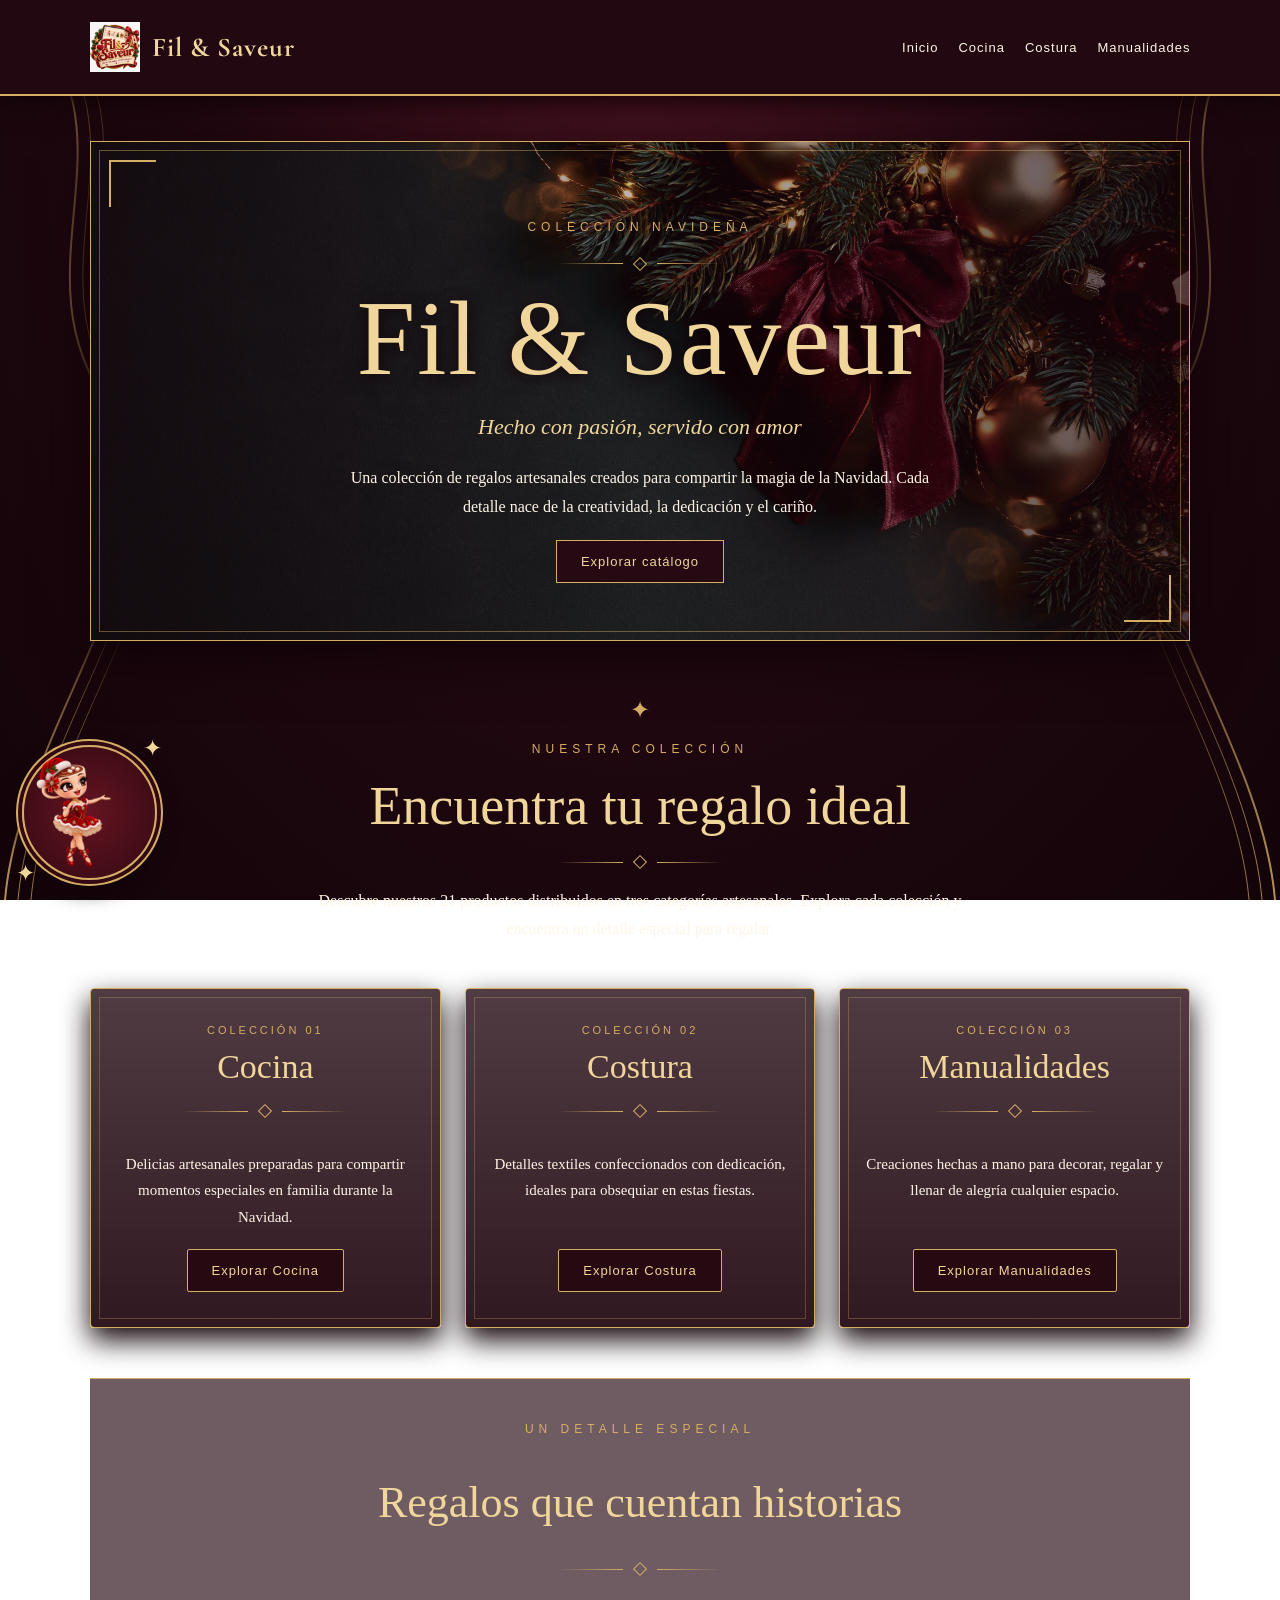
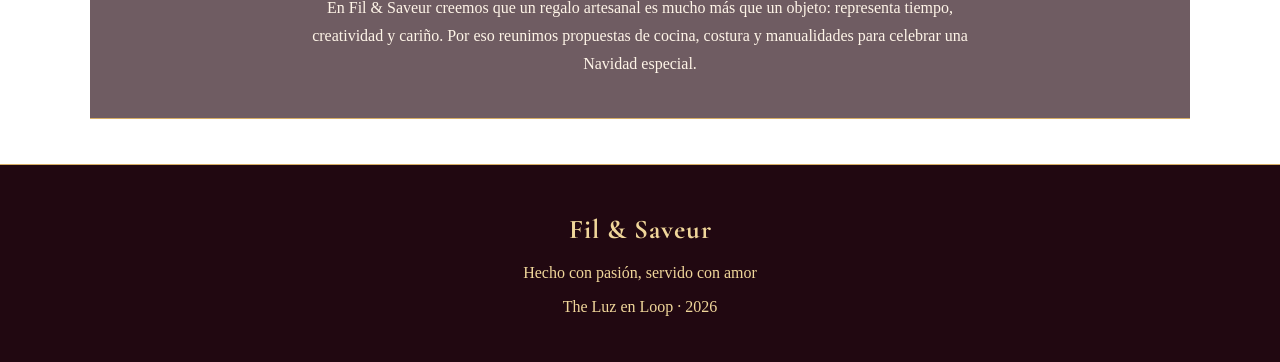
==== commit a5a1a219: "Update index.html" ====
--- a/index.html
+++ b/index.html
@@ -677,7 +677,7 @@
   </div>
 
   <button class="kiki-boton" id="botonKiki" aria-label="Hablar con Kiki" aria-expanded="false">
-    <img src="kiki.png" alt="Kiki, mascota de Fil & Saveur">
+    <img src="kiki.png.png" alt="Kiki, mascota de Fil & Saveur">
   </button>
 </div>
   <script>
--- a/estilos.css
+++ b/estilos.css
@@ -490,47 +490,69 @@
   }
 }
 /* ASISTENTE KIKI */
+/* Kiki: esquina inferior izquierda */
 .kiki-asistente {
   position: fixed;
-  right: 22px;
-  bottom: 18px;
+  left: 22px;
+  right: auto;
+  bottom: 20px;
   z-index: 1000;
   display: flex;
   flex-direction: column;
-  align-items: flex-end;
+  align-items: flex-start;
   gap: 12px;
 }
 
 .kiki-boton {
-  width: 115px;
-  height: 115px;
-  padding: 0;
-  border: none;
-  background: transparent;
+  position: relative;
+  width: 135px;
+  height: 135px;
+  padding: 10px;
+  border: 2px solid #d6ad65;
+  border-radius: 50%;
+  background: radial-gradient(circle, #641421, #320912);
+  box-shadow:
+    0 0 0 4px #320912,
+    0 0 0 6px #d6ad65,
+    0 8px 22px #100307;
   cursor: pointer;
-  transition: transform .3s ease;
-}
-
-.kiki-boton:hover {
-  transform: translateY(-5px) scale(1.04);
 }
 
 .kiki-boton img {
+  display: block;
   width: 100%;
   height: 100%;
   object-fit: contain;
 }
 
+.kiki-boton::before,
+.kiki-boton::after {
+  content: "✦";
+  position: absolute;
+  color: #f0d69a;
+  font-size: 23px;
+  pointer-events: none;
+}
+
+.kiki-boton::before {
+  top: -12px;
+  right: -7px;
+}
+
+.kiki-boton::after {
+  bottom: -9px;
+  left: -8px;
+}
+
 .kiki-mensaje {
   display: none;
   width: min(290px, calc(100vw - 40px));
-  padding: 20px;
+  padding: 18px;
   background: #fff5e8;
   color: #360b17;
   border: 2px solid #d6ad65;
   box-shadow: 0 8px 25px #100307;
   font-family: Georgia, serif;
-  font-size: 15px;
   line-height: 1.6;
   text-align: center;
 }
@@ -540,8 +562,71 @@
 }
 
 @media (max-width: 700px) {
+  .kiki-asistente {
+    left: 14px;
+    bottom: 15px;
+  }
+
   .kiki-boton {
-    width: 85px;
-    height: 85px;
-  }
-}
+    width: 95px;
+    height: 95px;
+  }
+}
+.pedido {
+  max-width: 650px;
+  margin: 35px auto;
+  padding: 30px;
+  background: #fff5e8;
+  border: 2px solid #d6a64b;
+  border-radius: 18px;
+  color: #641421;
+  box-sizing: border-box;
+}
+
+.pedido h2 {
+  text-align: center;
+  color: #941f2b;
+  font-family: Georgia, serif;
+}
+
+.pedido form {
+  display: flex;
+  flex-direction: column;
+  gap: 10px;
+}
+
+.pedido label {
+  font-weight: bold;
+  margin-top: 8px;
+}
+
+.pedido input,
+.pedido textarea {
+  width: 100%;
+  padding: 12px;
+  border: 1px solid #d6a64b;
+  border-radius: 8px;
+  background: white;
+  font: inherit;
+  box-sizing: border-box;
+}
+
+.pedido textarea {
+  resize: vertical;
+  min-height: 110px;
+}
+
+.pedido button {
+  margin-top: 15px;
+  padding: 13px;
+  border: none;
+  border-radius: 8px;
+  background: #941f2b;
+  color: #fff5e8;
+  font-weight: bold;
+  cursor: pointer;
+}
+
+.pedido button:hover {
+  background: #28533b;
+}
